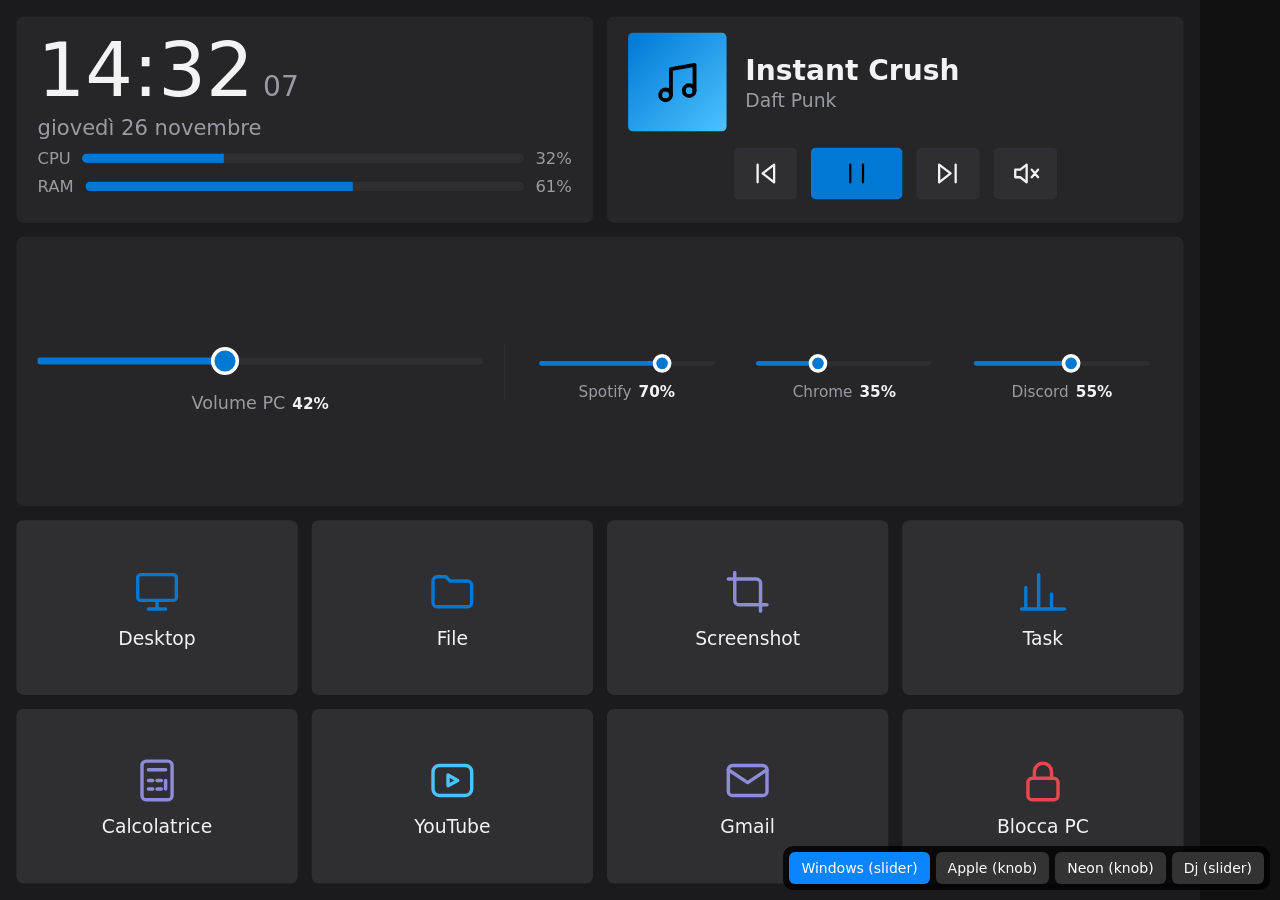
==== mockup/mockup.html @ 6e6d9b55 "Aggiunge il mockup interattivo di stili, slider e knob Co-Authored-By: Claude Sonnet 5.5 <noreply@an" ====
<!DOCTYPE html>
<html lang="it"><head><meta charset="utf-8"><title>Mockup pannello</title>
<meta name="viewport" content="width=device-width, initial-scale=1">
<style>
*{box-sizing:border-box;margin:0;padding:0}
body{background:#111;height:100vh;overflow:hidden;font-family:system-ui,sans-serif}
#stage{width:1024px;height:768px;transform-origin:0 0;position:absolute;left:0;top:0}
/* ---------- temi ---------- */
.t-windows{--bg:#1b1b1d;--card:#262629;--key:#2f2f33;--text:#f3f3f3;--muted:#9a9aa2;--accent:#0078d4;--sys:#0078d4;--audio:#4cc2ff;--work:#8e8cd8;--danger:#e5484d;--r:6px;--glow:none;--font:"Segoe UI",system-ui,sans-serif;--tr:.5}
.t-apple{--bg:#000;--card:#1c1c1e;--key:#2c2c2e;--text:#fff;--muted:#8e8e93;--accent:#0a84ff;--sys:#0a84ff;--audio:#30d158;--work:#bf5af2;--danger:#ff453a;--r:22px;--glow:none;--font:-apple-system,"SF Pro Display",system-ui,sans-serif;--tr:.4}
.t-neon{--bg:#07071a;--card:#0d0d2b;--key:#0d0d2b;--text:#e8f9ff;--muted:#6b7bb0;--accent:#00f0ff;--sys:#00f0ff;--audio:#ff2bd6;--work:#ffe14d;--danger:#ff3b6b;--r:12px;--glow:1;--font:"Trebuchet MS",system-ui,sans-serif;--tr:.8}
.t-dj{--bg:#0a0a0a;--card:#161616;--key:#202020;--text:#f1f1f1;--muted:#8a8a8a;--accent:#ff2d2d;--sys:#ff7a00;--audio:#b6ff00;--work:#ff2d2d;--danger:#ff2d2d;--r:4px;--glow:none;--font:Impact,"Arial Narrow",system-ui,sans-serif;--tr:.6}
#stage{background:var(--bg);color:var(--text);font-family:var(--font);padding:14px;display:grid;gap:12px;grid-template-rows:176px 230px 1fr;grid-template-columns:1fr 1fr}
.card{background:var(--card);border-radius:var(--r);padding:14px 18px;position:relative;min-height:0}
.t-neon .card,.t-neon .key{border:1px solid color-mix(in srgb,var(--accent) 55%,transparent);box-shadow:0 0 14px color-mix(in srgb,var(--accent) 25%,transparent) inset,0 0 10px color-mix(in srgb,var(--accent) 20%,transparent)}
.t-dj .card{border-top:3px solid var(--accent)}
.t-dj{text-transform:uppercase;letter-spacing:.04em}
/* orologio */
#clock{font-size:64px;font-weight:300;line-height:1}
.t-dj #clock{font-weight:400;font-size:70px}
#clock small{font-size:24px;color:var(--muted);margin-left:8px}
#date{color:var(--muted);margin-top:6px;font-size:18px}
.stat{display:flex;align-items:center;gap:10px;font-size:14px;color:var(--muted);margin-top:8px}
.bar{flex:1;height:8px;background:var(--key);border-radius:8px;overflow:hidden}.bar i{display:block;height:100%;background:var(--accent)}
.t-neon .bar i{box-shadow:0 0 8px var(--accent)}
/* musica */
#now{display:flex;align-items:center;gap:16px}
#art{width:84px;height:84px;border-radius:calc(var(--r) - 2px);background:linear-gradient(135deg,var(--accent),var(--audio));display:flex;align-items:center;justify-content:center}
#song{font-size:24px;font-weight:600}#artist{color:var(--muted);margin-top:2px}
#tr{display:flex;gap:12px;margin-top:14px;justify-content:center}
.tb{width:54px;height:44px;border-radius:calc(var(--r) - 2px);background:var(--key);display:flex;align-items:center;justify-content:center;color:var(--text);border:0}
.tb.big{width:78px;background:var(--accent);color:#000}
svg.i{width:26px;height:26px;fill:none;stroke:currentColor;stroke-width:1.8;stroke-linecap:round;stroke-linejoin:round}
/* volume */
#vol{grid-column:1/span 2;display:flex;gap:18px;align-items:center}
#master{flex:0 0 380px;display:flex;flex-direction:column;align-items:center;justify-content:center;gap:6px}
#apps{flex:1;display:flex;gap:14px;justify-content:space-around;align-items:center;border-left:1px solid var(--key);padding-left:18px}
.app{display:flex;flex-direction:column;align-items:center;gap:6px;width:150px}
.lbl{font-size:13px;color:var(--muted);display:flex;gap:6px;align-items:center}.lbl b{color:var(--text);font-weight:600}
.big-title{font-size:15px;color:var(--muted)}
/* slider */
.sl{position:relative;touch-action:none;cursor:pointer;width:100%}
.sl .tk{position:absolute;left:0;right:0;top:50%;transform:translateY(-50%);background:var(--key)}
.sl .fl{position:absolute;left:0;top:50%;transform:translateY(-50%);background:var(--accent)}
.sl .th{position:absolute;top:50%;transform:translate(-50%,-50%);background:var(--text)}
.sl.lg{height:54px}.sl.sm{height:34px}
.t-windows .sl .tk,.t-windows .sl .fl{height:4px;border-radius:2px}.t-windows .sl.lg .tk,.t-windows .sl.lg .fl{height:6px}
.t-windows .sl .th{width:16px;height:16px;border-radius:50%;background:var(--accent);border:3px solid #fff}.t-windows .sl.lg .th{width:24px;height:24px}
.t-dj .sl .tk{height:18px;background:repeating-linear-gradient(90deg,#2a2a2a 0 6px,#161616 6px 8px)}
.t-dj .sl .fl{height:18px;background:repeating-linear-gradient(90deg,var(--audio) 0 6px,transparent 6px 8px)}
.t-dj .sl.sm .tk,.t-dj .sl.sm .fl{height:12px}
.t-dj .sl .th{width:22px;height:44px;border-radius:2px;background:linear-gradient(#444,#111 45%,#444);border:1px solid #777;box-shadow:inset 0 0 0 1px #000}
.t-dj .sl .th::after{content:"";position:absolute;left:50%;top:6px;bottom:6px;width:3px;background:var(--accent);transform:translateX(-50%)}
.t-dj .sl.sm .th{height:30px;width:16px}
/* knob */
.kn{touch-action:none;cursor:ns-resize;display:block}
.kn text{fill:var(--text);font-family:var(--font);text-anchor:middle}
/* pulsanti */
#deck{grid-column:1/span 2;display:grid;grid-template-columns:repeat(4,1fr);grid-template-rows:1fr 1fr;gap:12px}
#bar{grid-column:1/span 2;display:flex;justify-content:space-between;align-items:center;color:var(--muted);font-size:14px;margin-bottom:-4px}
.key{border:0;background:var(--key);color:var(--text);border-radius:var(--r);display:flex;flex-direction:column;align-items:center;justify-content:center;gap:8px;font:inherit;font-size:16px;cursor:pointer;transition:transform .1s}
.key:active{transform:scale(.95)}
.key svg.i{width:44px;height:44px;stroke-width:1.6}
.key[data-c=sys] svg{color:var(--sys)}.key[data-c=audio] svg{color:var(--audio)}.key[data-c=work] svg{color:var(--work)}.key[data-c=danger] svg{color:var(--danger)}
.t-apple .key{background:var(--key)}
.t-dj .key{border-bottom:4px solid var(--accent);font-size:17px}
.t-neon .key svg{filter:drop-shadow(0 0 6px currentColor)}
/* selettore stile (solo mockup) */
#sw{position:fixed;right:10px;bottom:10px;z-index:9;display:flex;gap:6px;background:#000c;padding:6px;border-radius:10px}
#sw button{background:#333;color:#fff;border:0;padding:8px 12px;border-radius:6px;font:14px system-ui;cursor:pointer}#sw button.on{background:#0a84ff}
</style></head><body>
<svg width="0" height="0" style="position:absolute"><defs>
<symbol id="desk" viewBox="0 0 24 24"><rect x="3" y="4" width="18" height="12" rx="1.5"/><path d="M8 20h8M12 16v4"/></symbol>
<symbol id="folder" viewBox="0 0 24 24"><path d="M3 7a2 2 0 0 1 2-2h4l2 2h8a2 2 0 0 1 2 2v8a2 2 0 0 1-2 2H5a2 2 0 0 1-2-2z"/></symbol>
<symbol id="shot" viewBox="0 0 24 24"><path d="M6 3v13a2 2 0 0 0 2 2h13M3 6h13a2 2 0 0 1 2 2v13"/></symbol>
<symbol id="task" viewBox="0 0 24 24"><path d="M4 20V10M10 20V4M16 20v-7M22 20H2"/></symbol>
<symbol id="calc" viewBox="0 0 24 24"><rect x="5" y="3" width="14" height="18" rx="2"/><path d="M8 7h8M8 12h2M12 12h2M8 16h2M12 16h2M16 12v4"/></symbol>
<symbol id="video" viewBox="0 0 24 24"><rect x="3" y="5" width="18" height="14" rx="3"/><path d="M10 9.5v5l4.5-2.5z"/></symbol>
<symbol id="mail" viewBox="0 0 24 24"><rect x="3" y="5" width="18" height="14" rx="2"/><path d="M3 7l9 6 9-6"/></symbol>
<symbol id="lock" viewBox="0 0 24 24"><rect x="5" y="11" width="14" height="10" rx="2"/><path d="M8 11V8a4 4 0 0 1 8 0v3"/></symbol>
<symbol id="prev" viewBox="0 0 24 24"><path d="M6 5v14M19 5l-9 7 9 7z"/></symbol>
<symbol id="next" viewBox="0 0 24 24"><path d="M18 5v14M5 5l9 7-9 7z"/></symbol>
<symbol id="pp" viewBox="0 0 24 24"><path d="M7 5v14M17 5v14"/></symbol>
<symbol id="mute" viewBox="0 0 24 24"><path d="M4 9v6h4l5 4V5L8 9zM17 9l5 6M22 9l-5 6"/></symbol>
<symbol id="note" viewBox="0 0 24 24"><path d="M9 18V6l11-2v12"/><circle cx="6.5" cy="18" r="2.5"/><circle cx="17.5" cy="16" r="2.5"/></symbol>
</defs></svg>
<div id="stage" class="t-windows">
 <section class="card" id="c1"><div id="clock">14:32<small>07</small></div><div id="date">giovedì 26 novembre</div>
  <div class="stat">CPU<span class="bar"><i style="width:32%"></i></span>32%</div><div class="stat">RAM<span class="bar"><i style="width:61%"></i></span>61%</div></section>
 <section class="card" id="c2"><div id="now"><div id="art"><svg class="i" style="color:#000;width:44px;height:44px"><use href="#note"/></svg></div><div><div id="song">Instant Crush</div><div id="artist">Daft Punk</div></div></div>
  <div id="tr"><button class="tb"><svg class="i"><use href="#prev"/></svg></button><button class="tb big"><svg class="i"><use href="#pp"/></svg></button><button class="tb"><svg class="i"><use href="#next"/></svg></button><button class="tb"><svg class="i"><use href="#mute"/></svg></button></div></section>
 <section class="card" id="vol"><div id="master"></div><div id="apps"></div></section>
 <section id="deck"></section>
</div>
<div id="sw"></div>
<script>
var THEMES={windows:'slider',apple:'knob',neon:'knob',dj:'slider'};
var vals={master:42,spotify:70,chrome:35,discord:55};
var apps=[['master','Volume PC'],['spotify','Spotify'],['chrome','Chrome'],['discord','Discord']];
var keys=[['desk','Desktop','sys'],['folder','File','sys'],['shot','Screenshot','work'],['task','Task','sys'],['calc','Calcolatrice','work'],['video','YouTube','audio'],['mail','Gmail','work'],['lock','Blocca PC','danger']];
var theme='windows';
function ctl(id,size){ // size: lg | sm
 var kind=THEMES[theme],box=document.createElement('div');box.style.width='100%';box.style.textAlign='center';
 var label=document.createElement('div');label.className='lbl';label.style.justifyContent='center';
 var name=apps.filter(function(a){return a[0]==id})[0][1];
 function setLabel(){label.innerHTML='<span class="'+(size=='lg'?'big-title':'')+'">'+name+'</span><b>'+Math.round(vals[id])+'%</b>';}
 if(kind=='slider'){
  var s=document.createElement('div');s.className='sl '+size;s.innerHTML='<div class="tk"></div><div class="fl"></div><div class="th"></div>';
  var fl=s.querySelector('.fl'),th=s.querySelector('.th');
  function draw(){fl.style.width=vals[id]+'%';th.style.left=vals[id]+'%';setLabel();}
  function mv(e){var r=s.getBoundingClientRect(),k=1024/window.innerWidth*0+stageScale();vals[id]=Math.max(0,Math.min(100,(e.clientX-r.left)/r.width*100));draw();}
  s.addEventListener('pointerdown',function(e){s.setPointerCapture(e.pointerId);mv(e);s.onpointermove=mv;});
  s.addEventListener('pointerup',function(){s.onpointermove=null});
  box.appendChild(s);box.appendChild(label);draw();
 }else{
  var D=size=="lg"?176:96,R=D/2-(size=='lg'?14:9),sw=size=='lg'?12:8,c=D/2;
  var svg=document.createElementNS('http://www.w3.org/2000/svg','svg');svg.setAttribute('viewBox','0 0 '+D+' '+D);svg.setAttribute('width',D);svg.setAttribute('height',D);svg.setAttribute('class','kn');
  function pt(a,r){a=a*Math.PI/180;return [c+r*Math.cos(a),c+r*Math.sin(a)]}
  function arc(v,r){var a0=135,a1=135+270*v,p0=pt(a0,r),p1=pt(a1,r);return 'M'+p0+' A'+r+' '+r+' 0 '+((a1-a0)>180?1:0)+' 1 '+p1}
  function draw(){var v=vals[id]/100,body=theme=='apple'?'#2c2c2e':'#0d0d2b';var ind=pt(135+270*v,R-sw-4),ind2=pt(135+270*v,R-sw-(size=='lg'?30:16));
   svg.innerHTML='<path d="'+arc(1,R)+'" fill="none" stroke="'+(theme=='apple'?'#3a3a3c':'#1a1a44')+'" stroke-width="'+sw+'" stroke-linecap="round"/>'+
   '<path d="'+arc(Math.max(v,.002),R)+'" fill="none" stroke="var(--accent)" stroke-width="'+sw+'" stroke-linecap="round"'+(theme=='neon'?' style="filter:drop-shadow(0 0 6px var(--accent))"':'')+'/>'+
   '<circle cx="'+c+'" cy="'+c+'" r="'+(R-sw-4)+'" fill="'+body+'" '+(theme=='neon'?'stroke="var(--accent)" stroke-opacity=".5"':'')+'/>'+
   '<line x1="'+ind2[0]+'" y1="'+ind2[1]+'" x2="'+ind[0]+'" y2="'+ind[1]+'" stroke="'+(theme=='apple'?'#fff':'var(--accent)')+'" stroke-width="'+(size=='lg'?5:3)+'" stroke-linecap="round"/>'+
   (size=='lg'?'<text x="'+c+'" y="'+(c+10)+'" font-size="30">'+Math.round(vals[id])+'</text>':'');setLabel();}
  var y0,v0;svg.addEventListener('pointerdown',function(e){svg.setPointerCapture(e.pointerId);y0=e.clientY;v0=vals[id];svg.onpointermove=function(e){vals[id]=Math.max(0,Math.min(100,v0+(y0-e.clientY)/stageScale()/1.6));draw();}});
  svg.addEventListener('pointerup',function(){svg.onpointermove=null});
  box.appendChild(svg);box.appendChild(label);draw();
 }
 return box;
}
function build(){
 document.getElementById('stage').className='t-'+theme;
 var m=document.getElementById('master'),a=document.getElementById('apps');m.innerHTML='';a.innerHTML='';
 m.appendChild(ctl('master','lg'));
 ['spotify','chrome','discord'].forEach(function(id){var d=document.createElement('div');d.className='app';d.appendChild(ctl(id,'sm'));a.appendChild(d)});
 var dk=document.getElementById('deck');dk.innerHTML='';
 keys.forEach(function(k){var b=document.createElement('button');b.className='key';b.setAttribute('data-c',k[2]);b.innerHTML='<svg class="i"><use href="#'+k[0]+'"/></svg><span>'+k[1]+'</span>';dk.appendChild(b)});
 var sw=document.getElementById('sw');sw.innerHTML='';
 for(var t in THEMES){(function(t){var b=document.createElement('button');b.textContent=t[0].toUpperCase()+t.slice(1)+(THEMES[t]=='knob'?' (knob)':' (slider)');if(t==theme)b.className='on';b.onclick=function(){theme=t;build()};sw.appendChild(b)})(t)}
}
function stageScale(){return Math.min(window.innerWidth/1024,window.innerHeight/768)}
function fit(){var s=stageScale();document.getElementById('stage').style.transform='scale('+s+')'}
window.onresize=fit;fit();build();
</script></body></html>
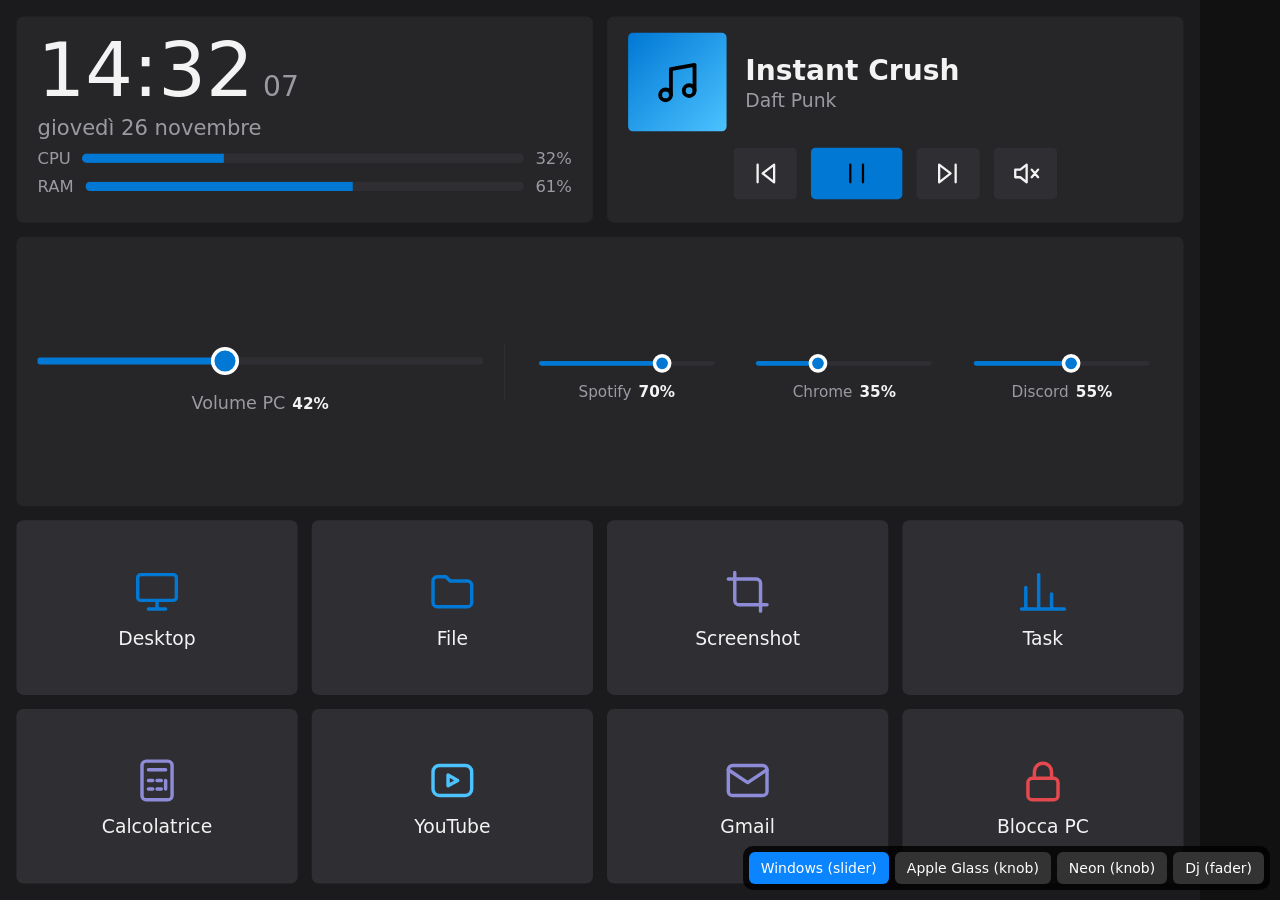
==== commit 5911addb: "Mockup: Apple in stile Liquid Glass, DJ in stile console hardware Co-Authored-By: Claude Sonnet 5.5 " ====
--- a/mockup/mockup.html
+++ b/mockup/mockup.html
@@ -7,17 +7,14 @@
 #stage{width:1024px;height:768px;transform-origin:0 0;position:absolute;left:0;top:0}
 /* ---------- temi ---------- */
 .t-windows{--bg:#1b1b1d;--card:#262629;--key:#2f2f33;--text:#f3f3f3;--muted:#9a9aa2;--accent:#0078d4;--sys:#0078d4;--audio:#4cc2ff;--work:#8e8cd8;--danger:#e5484d;--r:6px;--glow:none;--font:"Segoe UI",system-ui,sans-serif;--tr:.5}
-.t-apple{--bg:#000;--card:#1c1c1e;--key:#2c2c2e;--text:#fff;--muted:#8e8e93;--accent:#0a84ff;--sys:#0a84ff;--audio:#30d158;--work:#bf5af2;--danger:#ff453a;--r:22px;--glow:none;--font:-apple-system,"SF Pro Display",system-ui,sans-serif;--tr:.4}
+.t-apple{--bg:radial-gradient(circle at 15% 20%,#ff7a59 0,transparent 38%),radial-gradient(circle at 85% 15%,#7a5cff 0,transparent 40%),radial-gradient(circle at 70% 85%,#00c2ff 0,transparent 42%),radial-gradient(circle at 10% 90%,#ff3d9a 0,transparent 35%),#1a1033;--card:linear-gradient(135deg,rgba(255,255,255,.22),rgba(255,255,255,.07));--key:linear-gradient(135deg,rgba(255,255,255,.22),rgba(255,255,255,.08));--text:#fff;--muted:rgba(255,255,255,.7);--accent:#fff;--sys:#9fd3ff;--audio:#8cffb0;--work:#e0b3ff;--danger:#ff9c9c;--r:28px;--font:-apple-system,"SF Pro Display",system-ui,sans-serif}
 .t-neon{--bg:#07071a;--card:#0d0d2b;--key:#0d0d2b;--text:#e8f9ff;--muted:#6b7bb0;--accent:#00f0ff;--sys:#00f0ff;--audio:#ff2bd6;--work:#ffe14d;--danger:#ff3b6b;--r:12px;--glow:1;--font:"Trebuchet MS",system-ui,sans-serif;--tr:.8}
-.t-dj{--bg:#0a0a0a;--card:#161616;--key:#202020;--text:#f1f1f1;--muted:#8a8a8a;--accent:#ff2d2d;--sys:#ff7a00;--audio:#b6ff00;--work:#ff2d2d;--danger:#ff2d2d;--r:4px;--glow:none;--font:Impact,"Arial Narrow",system-ui,sans-serif;--tr:.6}
+.t-dj{--bg:repeating-linear-gradient(90deg,#101113 0 2px,#131416 2px 4px);--card:linear-gradient(#202124,#17181a);--key:linear-gradient(#2a2b2f,#18191b);--text:#e6e8ec;--muted:#8d9098;--accent:#ff9d00;--sys:#2f9bff;--audio:#2fe06a;--work:#ff9d00;--danger:#ff3b30;--r:3px;--font:"Arial Narrow",Arial,sans-serif}
 #stage{background:var(--bg);color:var(--text);font-family:var(--font);padding:14px;display:grid;gap:12px;grid-template-rows:176px 230px 1fr;grid-template-columns:1fr 1fr}
 .card{background:var(--card);border-radius:var(--r);padding:14px 18px;position:relative;min-height:0}
 .t-neon .card,.t-neon .key{border:1px solid color-mix(in srgb,var(--accent) 55%,transparent);box-shadow:0 0 14px color-mix(in srgb,var(--accent) 25%,transparent) inset,0 0 10px color-mix(in srgb,var(--accent) 20%,transparent)}
-.t-dj .card{border-top:3px solid var(--accent)}
-.t-dj{text-transform:uppercase;letter-spacing:.04em}
 /* orologio */
 #clock{font-size:64px;font-weight:300;line-height:1}
-.t-dj #clock{font-weight:400;font-size:70px}
 #clock small{font-size:24px;color:var(--muted);margin-left:8px}
 #date{color:var(--muted);margin-top:6px;font-size:18px}
 .stat{display:flex;align-items:center;gap:10px;font-size:14px;color:var(--muted);margin-top:8px}
@@ -46,12 +43,6 @@
 .sl.lg{height:54px}.sl.sm{height:34px}
 .t-windows .sl .tk,.t-windows .sl .fl{height:4px;border-radius:2px}.t-windows .sl.lg .tk,.t-windows .sl.lg .fl{height:6px}
 .t-windows .sl .th{width:16px;height:16px;border-radius:50%;background:var(--accent);border:3px solid #fff}.t-windows .sl.lg .th{width:24px;height:24px}
-.t-dj .sl .tk{height:18px;background:repeating-linear-gradient(90deg,#2a2a2a 0 6px,#161616 6px 8px)}
-.t-dj .sl .fl{height:18px;background:repeating-linear-gradient(90deg,var(--audio) 0 6px,transparent 6px 8px)}
-.t-dj .sl.sm .tk,.t-dj .sl.sm .fl{height:12px}
-.t-dj .sl .th{width:22px;height:44px;border-radius:2px;background:linear-gradient(#444,#111 45%,#444);border:1px solid #777;box-shadow:inset 0 0 0 1px #000}
-.t-dj .sl .th::after{content:"";position:absolute;left:50%;top:6px;bottom:6px;width:3px;background:var(--accent);transform:translateX(-50%)}
-.t-dj .sl.sm .th{height:30px;width:16px}
 /* knob */
 .kn{touch-action:none;cursor:ns-resize;display:block}
 .kn text{fill:var(--text);font-family:var(--font);text-anchor:middle}
@@ -63,8 +54,41 @@
 .key svg.i{width:44px;height:44px;stroke-width:1.6}
 .key[data-c=sys] svg{color:var(--sys)}.key[data-c=audio] svg{color:var(--audio)}.key[data-c=work] svg{color:var(--work)}.key[data-c=danger] svg{color:var(--danger)}
 .t-apple .key{background:var(--key)}
-.t-dj .key{border-bottom:4px solid var(--accent);font-size:17px}
 .t-neon .key svg{filter:drop-shadow(0 0 6px currentColor)}
+
+/* ---- Apple: liquid glass ---- */
+.t-apple .card,.t-apple .key,.t-apple .tb,.t-apple #sw{-webkit-backdrop-filter:blur(26px) saturate(180%);backdrop-filter:blur(26px) saturate(180%);border:1px solid rgba(255,255,255,.35);box-shadow:inset 0 1.5px 0 rgba(255,255,255,.65),inset 0 -1px 0 rgba(255,255,255,.12),inset 0 0 22px rgba(255,255,255,.08),0 10px 30px rgba(0,0,0,.30)}
+.t-apple .tb.big{background:rgba(255,255,255,.85);color:#111}
+.t-apple .bar{background:rgba(255,255,255,.18)}.t-apple .bar i{background:#fff}
+.t-apple #art{background:linear-gradient(135deg,rgba(255,255,255,.7),rgba(255,255,255,.2));color:#111}
+.t-apple .key{font-weight:500}
+/* ---- DJ: console hardware ---- */
+.t-dj{text-transform:uppercase;letter-spacing:.06em}
+.t-dj .card{border:1px solid #000;box-shadow:inset 0 1px 0 #3b3d43,0 2px 0 #000}
+.t-dj #c1,.t-dj #c2{background:#05080f;border:1px solid #1c3b6b;box-shadow:inset 0 0 30px rgba(47,155,255,.12);overflow:hidden}
+.t-dj #clock{font-weight:400;color:#7cc4ff;font-family:"Courier New",monospace;font-size:62px}
+.t-dj #date,.t-dj .stat{color:#4f86bd}.t-dj .bar{background:#0b1a30}.t-dj .bar i{background:#2f9bff}
+.t-dj #song{color:#7cc4ff;font-size:22px}.t-dj #artist{color:#4f86bd}
+.t-dj #c2>*{position:relative;z-index:1}.t-dj .wave{position:absolute;left:0;right:0;bottom:0;height:70px;opacity:.5;z-index:0}
+.t-dj .tb{background:linear-gradient(#2a2b2f,#18191b);border:1px solid #000;box-shadow:inset 0 1px 0 #44464c}
+.t-dj .tb.big{background:linear-gradient(#ffb23a,#e08400);color:#000}
+.t-dj #art{border-radius:2px;background:linear-gradient(135deg,#2f9bff,#0b3a6b);color:#fff}
+.t-dj .lbl{color:#9a9da6;font-size:11px}.t-dj .lbl b{color:#ff9d00}
+.t-dj .key{text-transform:uppercase;position:relative;flex-direction:column-reverse;justify-content:center;border:1px solid #000;box-shadow:inset 0 1px 0 #4a4c53,0 2px 0 #000;font-size:12px;color:#aeb2bb;gap:12px}
+.t-dj .key svg.i{color:#d8dbe2!important;width:38px;height:38px}
+.t-dj .key::after{content:"";position:absolute;left:18%;right:18%;bottom:9px;height:5px;border-radius:2px;background:var(--led,#ff9d00);box-shadow:0 0 10px var(--led,#ff9d00)}
+.t-dj .key[data-c=sys]{--led:#2f9bff}.t-dj .key[data-c=audio]{--led:#2fe06a}.t-dj .key[data-c=work]{--led:#ff9d00}.t-dj .key[data-c=danger]{--led:#ff3b30}
+.t-dj #master{flex:0 0 330px;flex-direction:row;gap:22px}
+.fd{position:relative;width:76px;height:150px;touch-action:none;cursor:pointer;margin:0 auto}
+.fd.sm{width:56px;height:118px}
+.fd .scale{position:absolute;left:0;right:0;top:8px;bottom:8px;background:repeating-linear-gradient(180deg,#8d9098 0 1px,transparent 1px 10%)}
+.fd .slot{position:absolute;left:50%;top:8px;bottom:8px;width:8px;margin-left:-4px;background:#000;border-radius:4px;box-shadow:0 0 0 1px #2c2d31}
+.fd .cap{position:absolute;left:50%;width:46px;height:28px;margin-left:-23px;background:linear-gradient(#6a6c74,#2b2c30 45%,#55575e);border:1px solid #000;border-radius:3px;box-shadow:0 3px 4px rgba(0,0,0,.6),inset 0 1px 0 #8a8c94}
+.fd.sm .cap{width:34px;height:22px;margin-left:-17px}
+.fd .cap::after{content:"";position:absolute;left:50%;top:3px;bottom:3px;width:3px;margin-left:-1.5px;background:#fff}
+.vu{display:flex;flex-direction:column-reverse;gap:3px;height:150px;justify-content:center}
+.vu i{display:block;width:14px;height:9px;background:#222;border-radius:1px}
+.vu i.on.g{background:#2fe06a;box-shadow:0 0 6px #2fe06a}.vu i.on.o{background:#ff9d00;box-shadow:0 0 6px #ff9d00}.vu i.on.r{background:#ff3b30;box-shadow:0 0 6px #ff3b30}
 /* selettore stile (solo mockup) */
 #sw{position:fixed;right:10px;bottom:10px;z-index:9;display:flex;gap:6px;background:#000c;padding:6px;border-radius:10px}
 #sw button{background:#333;color:#fff;border:0;padding:8px 12px;border-radius:6px;font:14px system-ui;cursor:pointer}#sw button.on{background:#0a84ff}
@@ -94,7 +118,7 @@
 </div>
 <div id="sw"></div>
 <script>
-var THEMES={windows:'slider',apple:'knob',neon:'knob',dj:'slider'};
+var THEMES={windows:'slider',apple:'knob',neon:'knob',dj:'fader'};
 var vals={master:42,spotify:70,chrome:35,discord:55};
 var apps=[['master','Volume PC'],['spotify','Spotify'],['chrome','Chrome'],['discord','Discord']];
 var keys=[['desk','Desktop','sys'],['folder','File','sys'],['shot','Screenshot','work'],['task','Task','sys'],['calc','Calcolatrice','work'],['video','YouTube','audio'],['mail','Gmail','work'],['lock','Blocca PC','danger']];
@@ -104,6 +128,18 @@
  var label=document.createElement('div');label.className='lbl';label.style.justifyContent='center';
  var name=apps.filter(function(a){return a[0]==id})[0][1];
  function setLabel(){label.innerHTML='<span class="'+(size=='lg'?'big-title':'')+'">'+name+'</span><b>'+Math.round(vals[id])+'%</b>';}
+
+ if(kind=='fader'){
+  var H=size=='lg'?150:118,fd=document.createElement('div');fd.className='fd '+size;fd.innerHTML='<div class="scale"></div><div class="slot"></div><div class="cap"></div>';
+  var cap=fd.querySelector('.cap'),vu=null,CH=size=='lg'?28:22;
+  function drawF(){cap.style.top=(8+(100-vals[id])/100*(H-16)-CH/2)+'px';setLabel();if(vu){var n=Math.round(vals[id]/100*12);for(var i=0;i<12;i++){vu.children[i].className=(i<n?'on ':'')+(i<7?'g':i<10?'o':'r')}}}
+  function mvF(e){var r=fd.getBoundingClientRect();vals[id]=Math.max(0,Math.min(100,100-(e.clientY-r.top-8*r.height/H)/(r.height*(H-16)/H)*100));drawF();}
+  fd.addEventListener('pointerdown',function(e){fd.setPointerCapture(e.pointerId);mvF(e);fd.onpointermove=mvF});
+  fd.addEventListener('pointerup',function(){fd.onpointermove=null});
+  var row=document.createElement('div');row.style.cssText='display:flex;gap:14px;justify-content:center;align-items:center';row.appendChild(fd);
+  if(size=='lg'){vu=document.createElement('div');vu.className='vu';for(var q=0;q<12;q++){vu.appendChild(document.createElement('i'))}row.appendChild(vu)}
+  box.appendChild(row);box.appendChild(label);drawF();return box;
+ }
  if(kind=='slider'){
   var s=document.createElement('div');s.className='sl '+size;s.innerHTML='<div class="tk"></div><div class="fl"></div><div class="th"></div>';
   var fl=s.querySelector('.fl'),th=s.querySelector('.th');
@@ -117,10 +153,11 @@
   var svg=document.createElementNS('http://www.w3.org/2000/svg','svg');svg.setAttribute('viewBox','0 0 '+D+' '+D);svg.setAttribute('width',D);svg.setAttribute('height',D);svg.setAttribute('class','kn');
   function pt(a,r){a=a*Math.PI/180;return [c+r*Math.cos(a),c+r*Math.sin(a)]}
   function arc(v,r){var a0=135,a1=135+270*v,p0=pt(a0,r),p1=pt(a1,r);return 'M'+p0+' A'+r+' '+r+' 0 '+((a1-a0)>180?1:0)+' 1 '+p1}
-  function draw(){var v=vals[id]/100,body=theme=='apple'?'#2c2c2e':'#0d0d2b';var ind=pt(135+270*v,R-sw-4),ind2=pt(135+270*v,R-sw-(size=='lg'?30:16));
-   svg.innerHTML='<path d="'+arc(1,R)+'" fill="none" stroke="'+(theme=='apple'?'#3a3a3c':'#1a1a44')+'" stroke-width="'+sw+'" stroke-linecap="round"/>'+
+  function arc2(r){var p0=pt(200,r-3),p1=pt(290,r-3);return 'M'+p0+' A'+(r-3)+' '+(r-3)+' 0 0 1 '+p1}
+  function draw(){var v=vals[id]/100,body=theme=='apple'?'rgba(255,255,255,.16)':'#0d0d2b';var ind=pt(135+270*v,R-sw-4),ind2=pt(135+270*v,R-sw-(size=='lg'?30:16));
+   svg.innerHTML='<path d="'+arc(1,R)+'" fill="none" stroke="'+(theme=='apple'?'rgba(255,255,255,.22)':'#1a1a44')+'" stroke-width="'+sw+'" stroke-linecap="round"/>'+
    '<path d="'+arc(Math.max(v,.002),R)+'" fill="none" stroke="var(--accent)" stroke-width="'+sw+'" stroke-linecap="round"'+(theme=='neon'?' style="filter:drop-shadow(0 0 6px var(--accent))"':'')+'/>'+
-   '<circle cx="'+c+'" cy="'+c+'" r="'+(R-sw-4)+'" fill="'+body+'" '+(theme=='neon'?'stroke="var(--accent)" stroke-opacity=".5"':'')+'/>'+
+   '<circle cx="'+c+'" cy="'+c+'" r="'+(R-sw-4)+'" fill="'+body+'" '+(theme=='neon'?'stroke="var(--accent)" stroke-opacity=".5"':theme=='apple'?'stroke="rgba(255,255,255,.6)" stroke-width="1.5"':'')+'/>'+(theme=='apple'?'<path d="'+arc2(R-sw-4)+'" fill="none" stroke="rgba(255,255,255,.75)" stroke-width="2" stroke-linecap="round"/>':'')+
    '<line x1="'+ind2[0]+'" y1="'+ind2[1]+'" x2="'+ind[0]+'" y2="'+ind[1]+'" stroke="'+(theme=='apple'?'#fff':'var(--accent)')+'" stroke-width="'+(size=='lg'?5:3)+'" stroke-linecap="round"/>'+
    (size=='lg'?'<text x="'+c+'" y="'+(c+10)+'" font-size="30">'+Math.round(vals[id])+'</text>':'');setLabel();}
   var y0,v0;svg.addEventListener('pointerdown',function(e){svg.setPointerCapture(e.pointerId);y0=e.clientY;v0=vals[id];svg.onpointermove=function(e){vals[id]=Math.max(0,Math.min(100,v0+(y0-e.clientY)/stageScale()/1.6));draw();}});
@@ -134,10 +171,11 @@
  var m=document.getElementById('master'),a=document.getElementById('apps');m.innerHTML='';a.innerHTML='';
  m.appendChild(ctl('master','lg'));
  ['spotify','chrome','discord'].forEach(function(id){var d=document.createElement('div');d.className='app';d.appendChild(ctl(id,'sm'));a.appendChild(d)});
+ var old=document.querySelector('.wave');if(old)old.remove();if(theme=='dj'){var w=document.createElementNS('http://www.w3.org/2000/svg','svg');w.setAttribute('class','wave');w.setAttribute('viewBox','0 0 500 70');w.setAttribute('preserveAspectRatio','none');var h='';for(var x=0;x<500;x+=4){var a=8+Math.abs(Math.sin(x/17)*Math.sin(x/53))*26;h+='<rect x="'+x+'" y="'+(35-a)+'" width="2" height="'+(a*2)+'" fill="'+(x<220?'#2f9bff':'#1c4f8a')+'"/>'}w.innerHTML=h;document.getElementById('c2').appendChild(w)}
  var dk=document.getElementById('deck');dk.innerHTML='';
  keys.forEach(function(k){var b=document.createElement('button');b.className='key';b.setAttribute('data-c',k[2]);b.innerHTML='<svg class="i"><use href="#'+k[0]+'"/></svg><span>'+k[1]+'</span>';dk.appendChild(b)});
  var sw=document.getElementById('sw');sw.innerHTML='';
- for(var t in THEMES){(function(t){var b=document.createElement('button');b.textContent=t[0].toUpperCase()+t.slice(1)+(THEMES[t]=='knob'?' (knob)':' (slider)');if(t==theme)b.className='on';b.onclick=function(){theme=t;build()};sw.appendChild(b)})(t)}
+ for(var t in THEMES){(function(t){var b=document.createElement('button');b.textContent=(t=='apple'?'Apple Glass':t[0].toUpperCase()+t.slice(1))+({knob:' (knob)',slider:' (slider)',fader:' (fader)'}[THEMES[t]]);if(t==theme)b.className='on';b.onclick=function(){theme=t;build()};sw.appendChild(b)})(t)}
 }
 function stageScale(){return Math.min(window.innerWidth/1024,window.innerHeight/768)}
 function fit(){var s=stageScale();document.getElementById('stage').style.transform='scale('+s+')'}
